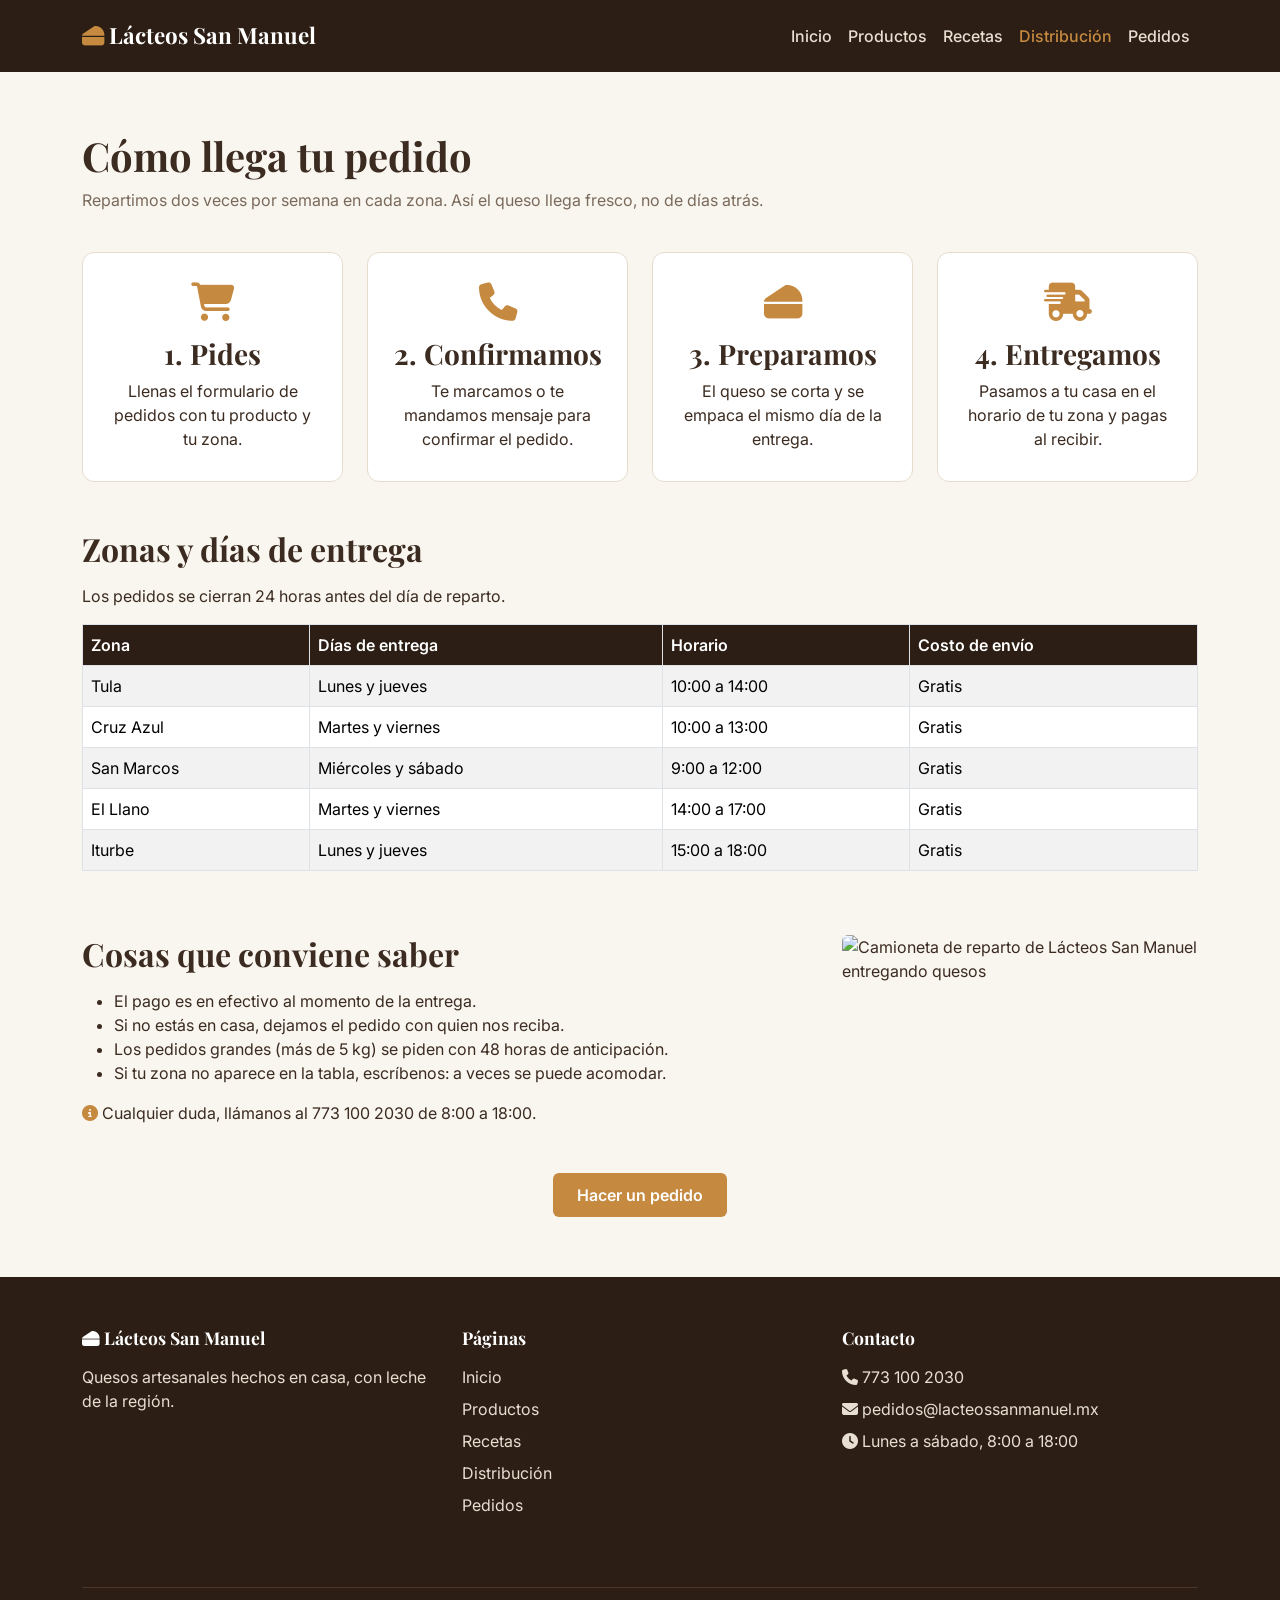
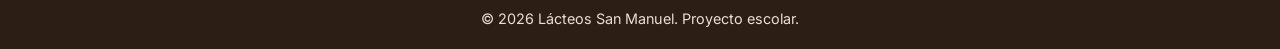
==== distribucion.html @ 284b5d17 "feat: estructura base del proyecto, maquetacion inicial y navegacion" ====
<!DOCTYPE html>
<html lang="es">
<head>
  <meta charset="UTF-8">
  <meta name="viewport" content="width=device-width, initial-scale=1.0">
  <title>Distribución | Lácteos San Manuel</title>
  <meta name="description" content="Días de entrega y zonas de reparto de Lácteos San Manuel: Tula, Cruz Azul, San Marcos, El Llano e Iturbe.">

  <link href="https://cdn.jsdelivr.net/npm/bootstrap@5.3.3/dist/css/bootstrap.min.css" rel="stylesheet">

  <link rel="stylesheet" href="https://cdnjs.cloudflare.com/ajax/libs/font-awesome/6.5.2/css/all.min.css">

  <link rel="preconnect" href="https://fonts.googleapis.com">
  <link rel="preconnect" href="https://fonts.gstatic.com" crossorigin>
  <link href="https://fonts.googleapis.com/css2?family=Inter:wght@400;500;600&family=Playfair+Display:wght@600;700&display=swap" rel="stylesheet">

  <link rel="stylesheet" href="css/styles.css">
</head>
<body>

  <header>
    <nav class="navbar navbar-expand-lg navbar-dark navbar-cafe">
      <div class="container">

        <a class="navbar-brand" href="index.html">
          <i class="fa-solid fa-cheese"></i> Lácteos San Manuel
        </a>

        <button class="navbar-toggler" type="button" data-bs-toggle="collapse" data-bs-target="#menuPrincipal" aria-label="Abrir menú">
          <span class="navbar-toggler-icon"></span>
        </button>

        <div class="collapse navbar-collapse" id="menuPrincipal">
          <ul class="navbar-nav ms-auto">
            <li class="nav-item">
              <a class="nav-link" href="index.html">Inicio</a>
            </li>
            <li class="nav-item">
              <a class="nav-link" href="productos.html">Productos</a>
            </li>
            <li class="nav-item">
              <a class="nav-link" href="recetas.html">Recetas</a>
            </li>
            <li class="nav-item">
              <a class="nav-link active" href="distribucion.html">Distribución</a>
            </li>
            <li class="nav-item">
              <a class="nav-link" href="pedidos.html">Pedidos</a>
            </li>
          </ul>
        </div>

      </div>
    </nav>
  </header>

  <main>

    <section class="seccion">
      <div class="container">

        <h1 class="titulo-seccion">Cómo llega tu pedido</h1>
        <p class="subtitulo-seccion">
          Repartimos dos veces por semana en cada zona. Así el queso llega fresco, no de días atrás.
        </p>

        <div class="row g-4 mb-5">

          <div class="col-12 col-md-6 col-lg-3">
            <article class="beneficio text-center">
              <i class="fa-solid fa-cart-shopping"></i>
              <h3>1. Pides</h3>
              <p class="mb-0">Llenas el formulario de pedidos con tu producto y tu zona.</p>
            </article>
          </div>

          <div class="col-12 col-md-6 col-lg-3">
            <article class="beneficio text-center">
              <i class="fa-solid fa-phone"></i>
              <h3>2. Confirmamos</h3>
              <p class="mb-0">Te marcamos o te mandamos mensaje para confirmar el pedido.</p>
            </article>
          </div>

          <div class="col-12 col-md-6 col-lg-3">
            <article class="beneficio text-center">
              <i class="fa-solid fa-cheese"></i>
              <h3>3. Preparamos</h3>
              <p class="mb-0">El queso se corta y se empaca el mismo día de la entrega.</p>
            </article>
          </div>

          <div class="col-12 col-md-6 col-lg-3">
            <article class="beneficio text-center">
              <i class="fa-solid fa-truck-fast"></i>
              <h3>4. Entregamos</h3>
              <p class="mb-0">Pasamos a tu casa en el horario de tu zona y pagas al recibir.</p>
            </article>
          </div>

        </div>

        <h2 class="mb-3">Zonas y días de entrega</h2>
        <p>Los pedidos se cierran 24 horas antes del día de reparto.</p>

        <div class="table-responsive">
          <table class="table table-striped table-bordered align-middle tabla-zonas">
            <thead>
              <tr>
                <th>Zona</th>
                <th>Días de entrega</th>
                <th>Horario</th>
                <th>Costo de envío</th>
              </tr>
            </thead>
            <tbody>
              <tr>
                <td>Tula</td>
                <td>Lunes y jueves</td>
                <td>10:00 a 14:00</td>
                <td>Gratis</td>
              </tr>
              <tr>
                <td>Cruz Azul</td>
                <td>Martes y viernes</td>
                <td>10:00 a 13:00</td>
                <td>Gratis</td>
              </tr>
              <tr>
                <td>San Marcos</td>
                <td>Miércoles y sábado</td>
                <td>9:00 a 12:00</td>
                <td>Gratis</td>
              </tr>
              <tr>
                <td>El Llano</td>
                <td>Martes y viernes</td>
                <td>14:00 a 17:00</td>
                <td>Gratis</td>
              </tr>
              <tr>
                <td>Iturbe</td>
                <td>Lunes y jueves</td>
                <td>15:00 a 18:00</td>
                <td>Gratis</td>
              </tr>
            </tbody>
          </table>
        </div>

        <div class="row mt-5">
          <div class="col-12 col-lg-8">
            <h2 class="mb-3">Cosas que conviene saber</h2>
            <ul>
              <li>El pago es en efectivo al momento de la entrega.</li>
              <li>Si no estás en casa, dejamos el pedido con quien nos reciba.</li>
              <li>Los pedidos grandes (más de 5 kg) se piden con 48 horas de anticipación.</li>
              <li>Si tu zona no aparece en la tabla, escríbenos: a veces se puede acomodar.</li>
            </ul>
            <p class="mb-0">
              <i class="fa-solid fa-circle-info" style="color:#C58940;"></i>
              Cualquier duda, llámanos al 773 100 2030 de 8:00 a 18:00.
            </p>
          </div>

          <div class="col-12 col-lg-4">
            <img src="https://placehold.co/500x400/2C1E14/C58940?text=Reparto+a+domicilio"
                 alt="Camioneta de reparto de Lácteos San Manuel entregando quesos"
                 class="img-fluid rounded">
          </div>
        </div>

        <div class="row mt-5">
          <div class="col-12 text-center">
            <a href="pedidos.html" class="btn btn-miel">Hacer un pedido</a>
          </div>
        </div>

      </div>
    </section>

  </main>

  <footer class="footer">
    <div class="container">
      <div class="row">

        <div class="col-12 col-md-4 mb-4">
          <h2><i class="fa-solid fa-cheese"></i> Lácteos San Manuel</h2>
          <p class="mb-0">
            Quesos artesanales hechos en casa, con leche de la región.
          </p>
        </div>

        <div class="col-12 col-md-4 mb-4">
          <h2>Páginas</h2>
          <ul>
            <li><a href="index.html">Inicio</a></li>
            <li><a href="productos.html">Productos</a></li>
            <li><a href="recetas.html">Recetas</a></li>
            <li><a href="distribucion.html">Distribución</a></li>
            <li><a href="pedidos.html">Pedidos</a></li>
          </ul>
        </div>

        <div class="col-12 col-md-4 mb-4">
          <h2>Contacto</h2>
          <ul>
            <li><i class="fa-solid fa-phone"></i> 773 100 2030</li>
            <li><i class="fa-solid fa-envelope"></i> pedidos@lacteossanmanuel.mx</li>
            <li><i class="fa-solid fa-clock"></i> Lunes a sábado, 8:00 a 18:00</li>
          </ul>
        </div>

      </div>

      <div class="footer-linea">
        <p class="mb-0">© 2026 Lácteos San Manuel. Proyecto escolar.</p>
      </div>
    </div>
  </footer>

  <script src="https://cdn.jsdelivr.net/npm/bootstrap@5.3.3/dist/js/bootstrap.bundle.min.js"></script>
</body>
</html>
---- css/styles.css ----
:root {
  --cafe-oscuro: #2C1E14;
  --crema: #F9F6F0;
  --miel: #C58940;
  --miel-oscuro: #A9712C;
  --texto: #3B2B20;
  --blanco: #FFFFFF;
  --borde: #E6DCCD;
}

body {
  background-color: var(--crema);
  color: var(--texto);
  font-family: 'Inter', Arial, sans-serif;
}

h1, h2, h3, h4 {
  font-family: 'Playfair Display', Georgia, serif;
  font-weight: 700;
}

img {
  max-width: 100%;
}

.seccion {
  padding: 60px 0;
}

.seccion-blanca {
  background-color: var(--blanco);
}

.subtitulo-seccion {
  color: #7A6A5B;
  margin-bottom: 40px;
}

.navbar-cafe {
  background-color: var(--cafe-oscuro);
  padding: 14px 0;
}

.navbar-cafe .navbar-brand {
  font-family: 'Playfair Display', Georgia, serif;
  font-size: 1.4rem;
  font-weight: 700;
  color: var(--blanco);
}

.navbar-cafe .navbar-brand i {
  color: var(--miel);
}

.navbar-cafe .nav-link {
  color: #E8DED2;
  font-weight: 500;
}

.navbar-cafe .nav-link:hover,
.navbar-cafe .nav-link.active {
  color: var(--miel);
}

.hero {
  background-color: var(--cafe-oscuro);
  color: var(--blanco);
  padding: 90px 0;
  text-align: center;
}

.hero h1 {
  font-size: 3rem;
  margin-bottom: 20px;
}

.hero p {
  color: #EFE4D7;
  font-size: 1.1rem;
  max-width: 650px;
  margin: 0 auto 30px auto;
}

.btn-miel {
  background-color: var(--miel);
  color: var(--blanco);
  border: none;
  font-weight: 600;
  padding: 10px 24px;
}

.btn-miel:hover {
  background-color: var(--miel-oscuro);
  color: var(--blanco);
}

.btn-contorno {
  border: 2px solid var(--miel);
  color: var(--miel);
  font-weight: 600;
  padding: 10px 24px;
}

.btn-contorno:hover {
  background-color: var(--miel);
  color: var(--blanco);
}

.beneficio {
  background-color: var(--blanco);
  border: 1px solid var(--borde);
  border-radius: 12px;
  padding: 30px 24px;
  height: 100%;
}

.beneficio i {
  font-size: 2.4rem;
  color: var(--miel);
  margin-bottom: 16px;
}

.card-producto {
  background-color: var(--blanco);
  border: 1px solid var(--borde);
  border-radius: 12px;
  height: 100%;

  overflow: hidden;
}

.card-producto img {
  width: 100%;
  height: 220px;

  object-fit: cover;
}

.card-producto .card-body {
  padding: 20px;
}

.card-producto h3 {
  font-size: 1.2rem;
}

.badge-precio {
  background-color: var(--miel);
  color: var(--blanco);
  font-size: 1rem;
  padding: 8px 14px;
  border-radius: 20px;
}

.banda-zonas {
  background-color: var(--miel);
  color: var(--blanco);
  padding: 40px 0;
  text-align: center;
}

.banda-zonas i {
  margin-right: 8px;
}

.receta {
  background-color: var(--blanco);
  border: 1px solid var(--borde);
  border-left: 6px solid var(--miel);
  border-radius: 8px;
  padding: 26px;
  margin-bottom: 28px;
}

.receta h2 {
  font-size: 1.5rem;
}

.receta img {
  border-radius: 8px;
  margin-bottom: 16px;
}

.receta h3 {
  font-size: 1.1rem;
  margin-top: 20px;
}

.tabla-zonas thead th {
  background-color: var(--cafe-oscuro);
  color: var(--blanco);
  font-weight: 600;
}

.form-label {
  font-weight: 600;
}

.caja-total {
  background-color: var(--blanco);
  border: 2px dashed var(--miel);
  border-radius: 10px;
  padding: 18px;
  margin-bottom: 24px;
  font-size: 1.15rem;
}

.caja-info {
  background-color: var(--blanco);
  border: 1px solid var(--borde);
  border-radius: 12px;
  padding: 24px;
  margin-bottom: 24px;
}

.caja-info h2 {
  font-size: 1.2rem;
  margin-bottom: 16px;
}

.caja-info li {
  margin-bottom: 8px;
}

.tarjeta-item {
  background-color: var(--blanco);
  border: 1px solid var(--borde);
  border-radius: 10px;
  padding: 14px;
  margin-bottom: 10px;
}

.footer {
  background-color: var(--cafe-oscuro);
  color: #E8DED2;
  padding: 50px 0 20px 0;
}

.footer h2 {
  font-size: 1.1rem;
  color: var(--blanco);
  margin-bottom: 16px;
}

.footer a {
  color: #E8DED2;
  text-decoration: none;
}

.footer a:hover {
  color: var(--miel);
}

.footer ul {
  list-style: none;
  padding-left: 0;
}

.footer li {
  margin-bottom: 8px;
}

.footer-linea {
  border-top: 1px solid #4A3728;
  margin-top: 30px;
  padding-top: 20px;
  font-size: 0.9rem;
  text-align: center;
}

@media (max-width: 767px) {
  .hero {
    padding: 60px 0;
  }

  .hero h1 {
    font-size: 2.1rem;
  }

  .seccion {
    padding: 40px 0;
  }
}
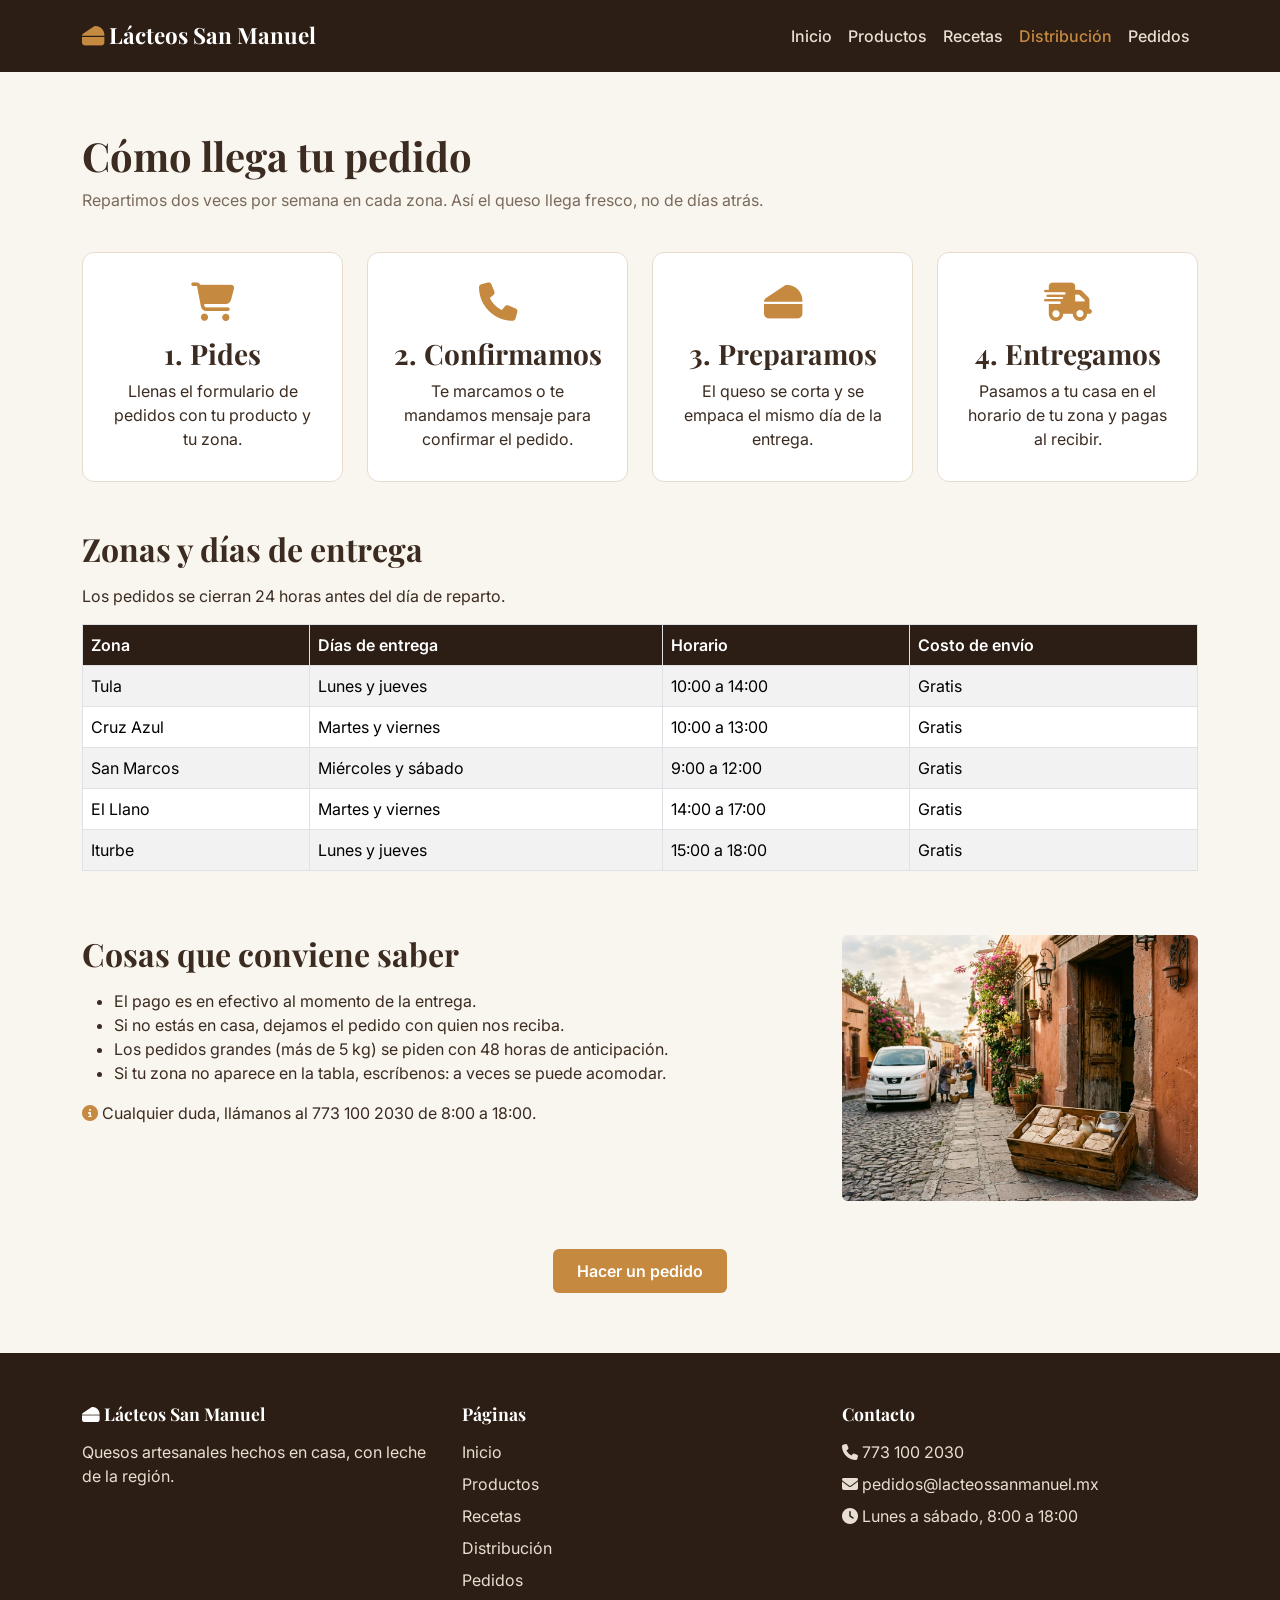
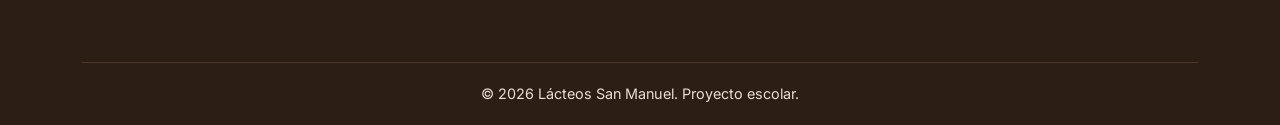
==== commit f13454da: "feat(assets): completar imagenes de productos, recetas y distribucion" ====
--- a/distribucion.html
+++ b/distribucion.html
@@ -164,7 +164,7 @@
           </div>
 
           <div class="col-12 col-lg-4">
-            <img src="https://placehold.co/500x400/2C1E14/C58940?text=Reparto+a+domicilio"
+            <img src="img/distribucion-reparto.jpg"
                  alt="Camioneta de reparto de Lácteos San Manuel entregando quesos"
                  class="img-fluid rounded">
           </div>
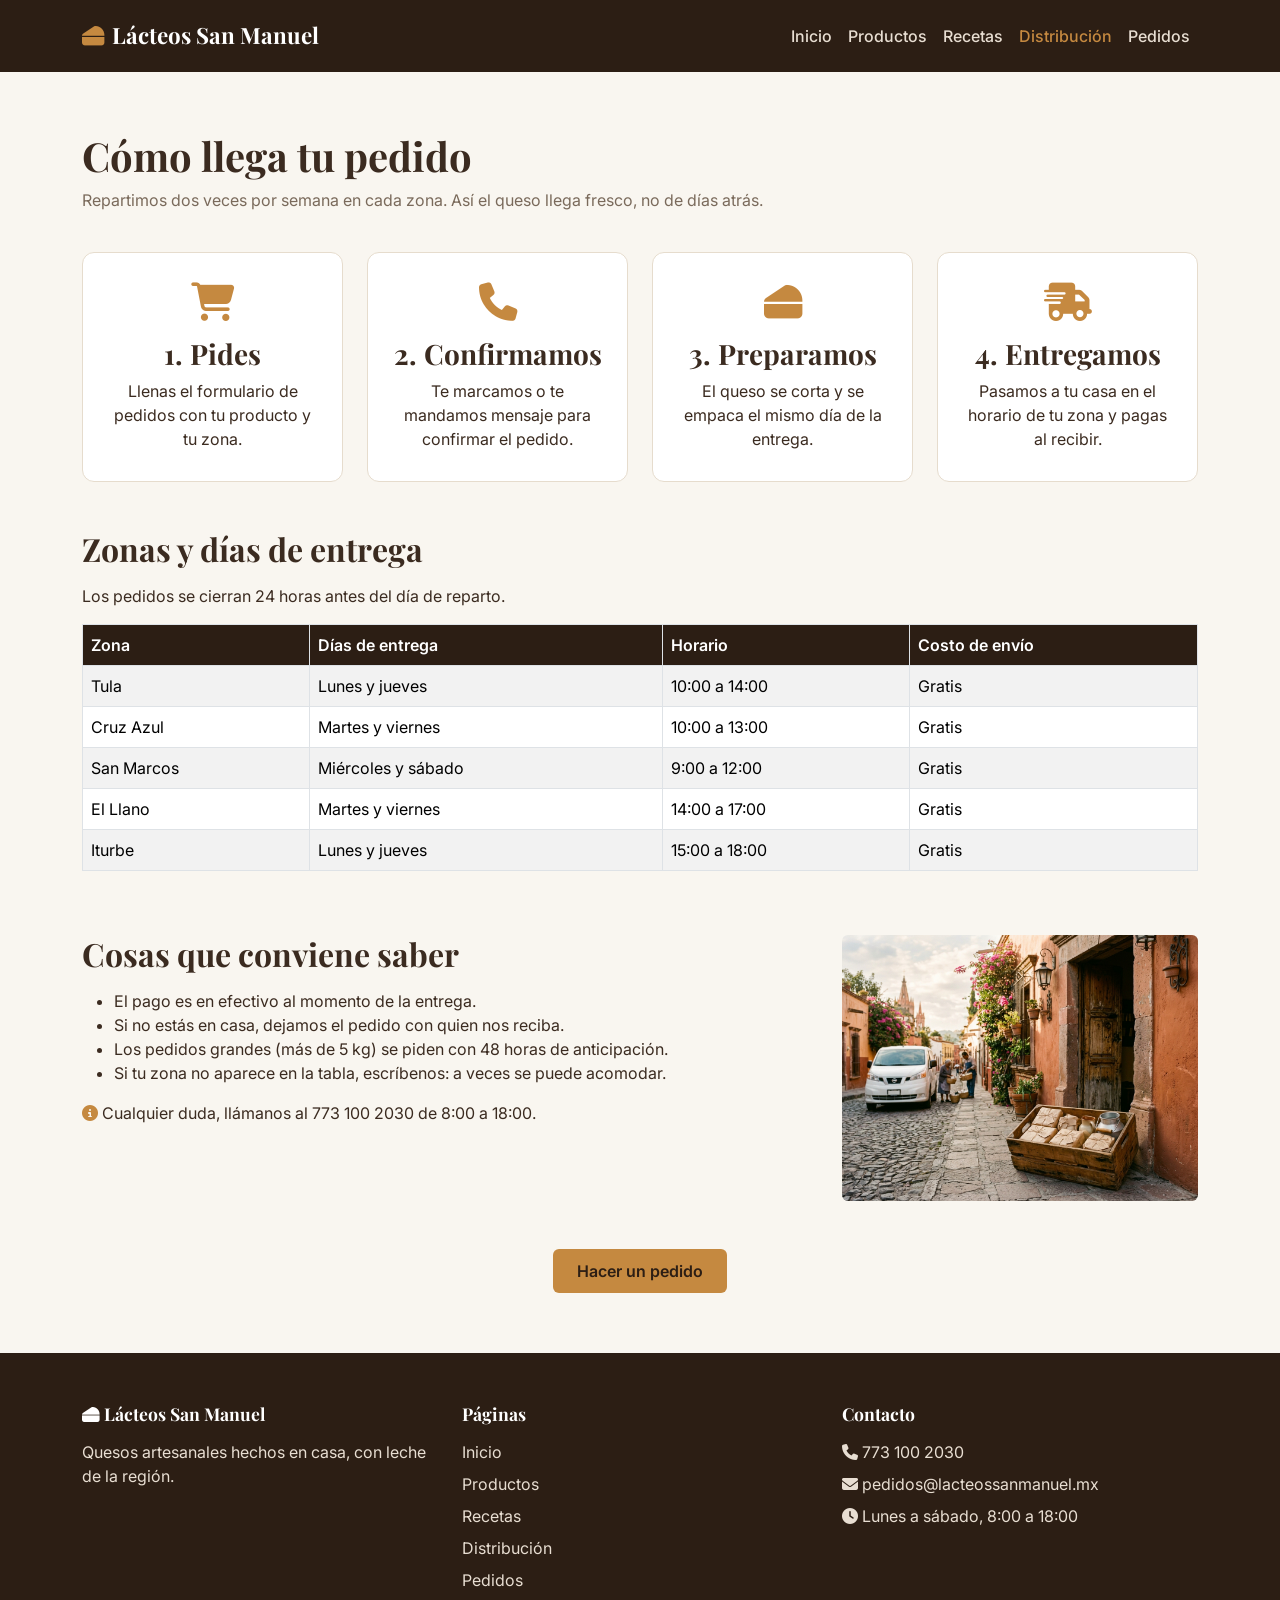
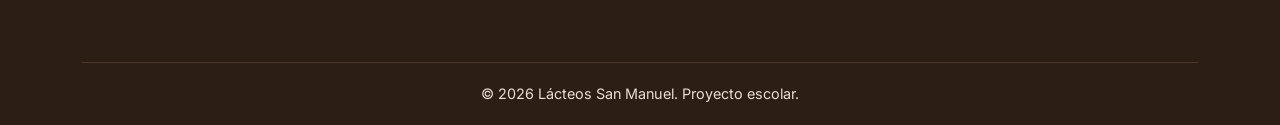
==== commit f31e9955: "feat(navbar): alinear logo del menu con utilidades flexbox de Bootstrap" ====
--- a/distribucion.html
+++ b/distribucion.html
@@ -22,7 +22,7 @@
     <nav class="navbar navbar-expand-lg navbar-dark navbar-cafe">
       <div class="container">
 
-        <a class="navbar-brand" href="index.html">
+        <a class="navbar-brand d-flex align-items-center gap-2" href="index.html">
           <i class="fa-solid fa-cheese"></i> Lácteos San Manuel
         </a>
 
--- a/css/styles.css
+++ b/css/styles.css
@@ -2,7 +2,7 @@
   --cafe-oscuro: #2C1E14;
   --crema: #F9F6F0;
   --miel: #C58940;
-  --miel-oscuro: #A9712C;
+  --miel-oscuro: #8A5A1F;
   --texto: #3B2B20;
   --blanco: #FFFFFF;
   --borde: #E6DCCD;
@@ -83,7 +83,7 @@
 
 .btn-miel {
   background-color: var(--miel);
-  color: var(--blanco);
+  color: var(--cafe-oscuro);
   border: none;
   font-weight: 600;
   padding: 10px 24px;
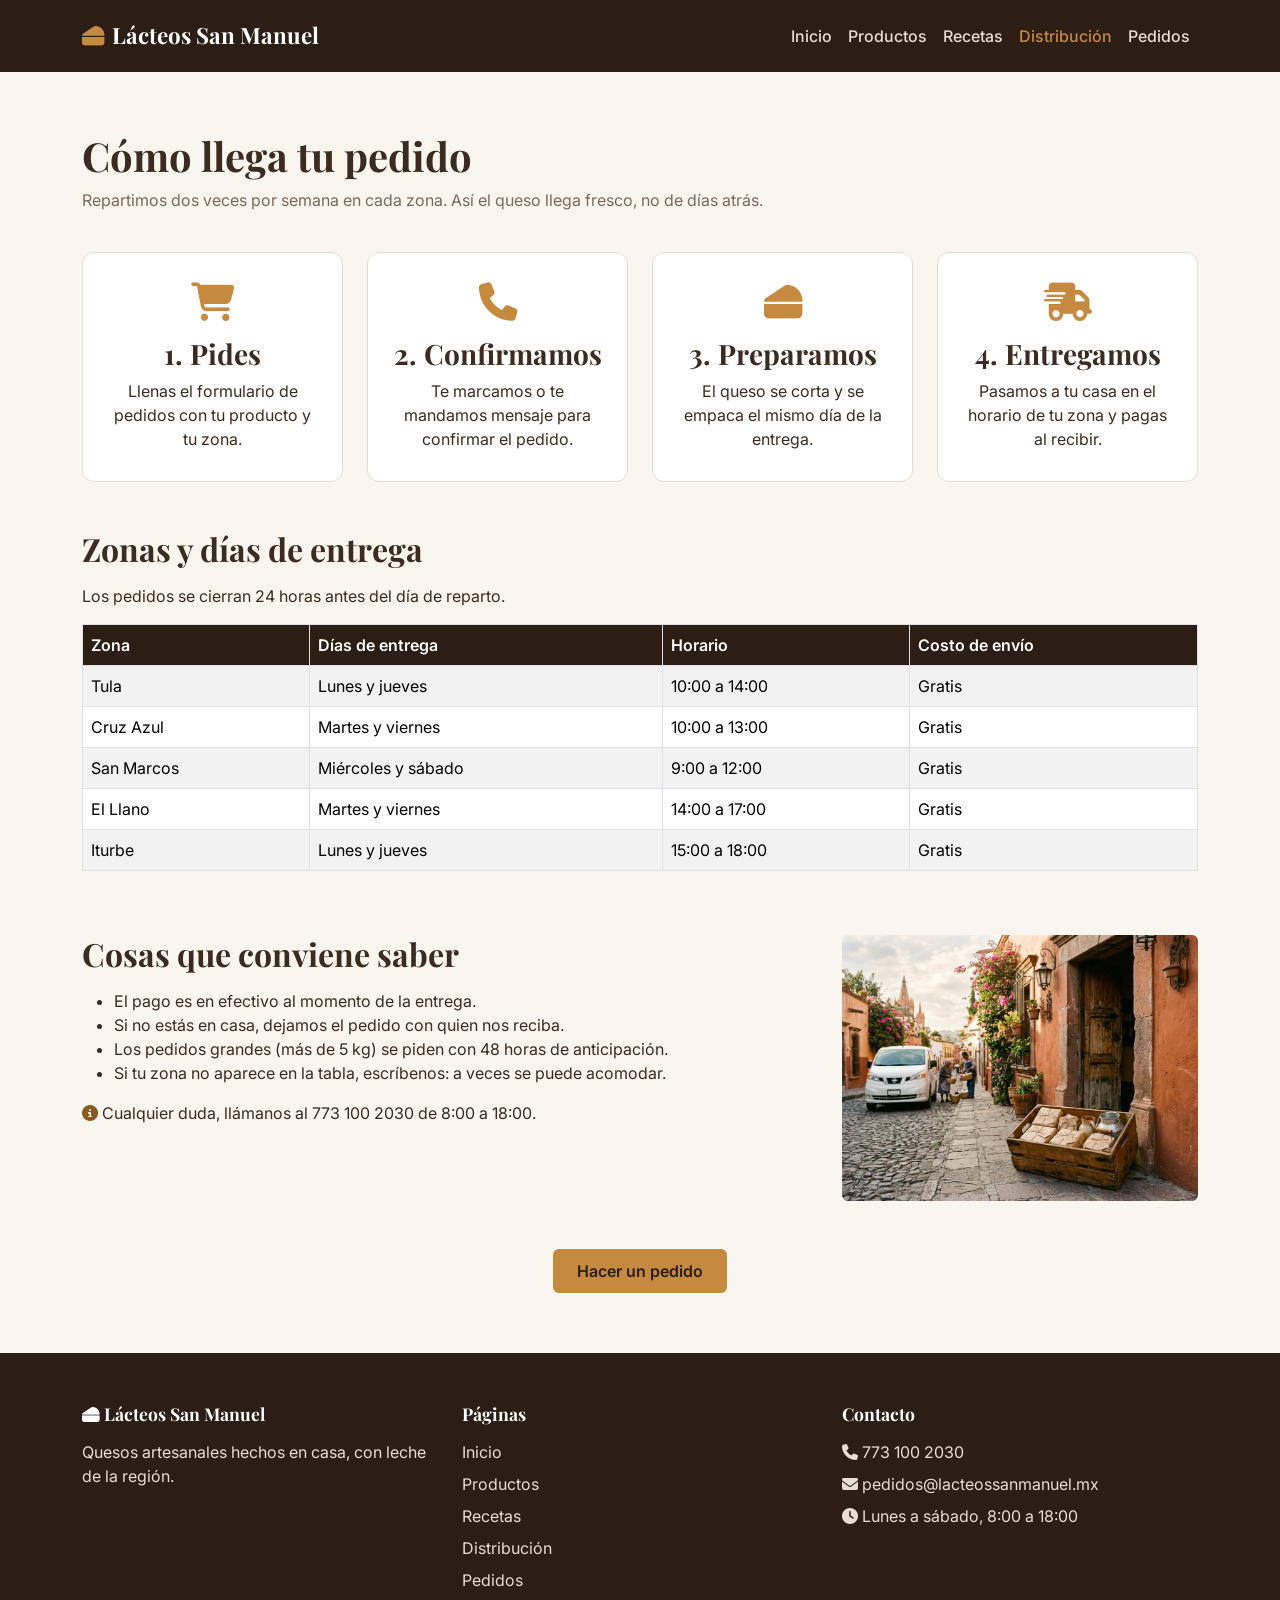
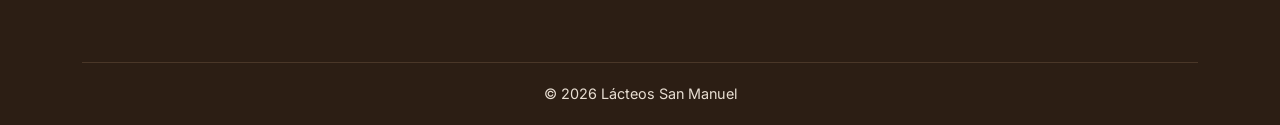
==== commit f9ff3200: "style: organizar variables de color y estructura en styles.css" ====
--- a/distribucion.html
+++ b/distribucion.html
@@ -158,7 +158,7 @@
               <li>Si tu zona no aparece en la tabla, escríbenos: a veces se puede acomodar.</li>
             </ul>
             <p class="mb-0">
-              <i class="fa-solid fa-circle-info" style="color:#C58940;"></i>
+              <i class="fa-solid fa-circle-info" style="color:#8A5A1F;"></i>
               Cualquier duda, llámanos al 773 100 2030 de 8:00 a 18:00.
             </p>
           </div>
@@ -215,7 +215,7 @@
       </div>
 
       <div class="footer-linea">
-        <p class="mb-0">© 2026 Lácteos San Manuel. Proyecto escolar.</p>
+        <p class="mb-0">© 2026 Lácteos San Manuel</p>
       </div>
     </div>
   </footer>
--- a/css/styles.css
+++ b/css/styles.css
@@ -95,14 +95,14 @@
 }
 
 .btn-contorno {
-  border: 2px solid var(--miel);
-  color: var(--miel);
+  border: 2px solid var(--miel-oscuro);
+  color: var(--miel-oscuro);
   font-weight: 600;
   padding: 10px 24px;
 }
 
 .btn-contorno:hover {
-  background-color: var(--miel);
+  background-color: var(--miel-oscuro);
   color: var(--blanco);
 }
 
@@ -125,7 +125,6 @@
   border: 1px solid var(--borde);
   border-radius: 12px;
   height: 100%;
-
   overflow: hidden;
 }
 
@@ -146,7 +145,7 @@
 
 .badge-precio {
   background-color: var(--miel);
-  color: var(--blanco);
+  color: var(--cafe-oscuro);
   font-size: 1rem;
   padding: 8px 14px;
   border-radius: 20px;
@@ -154,7 +153,7 @@
 
 .banda-zonas {
   background-color: var(--miel);
-  color: var(--blanco);
+  color: var(--cafe-oscuro);
   padding: 40px 0;
   text-align: center;
 }
